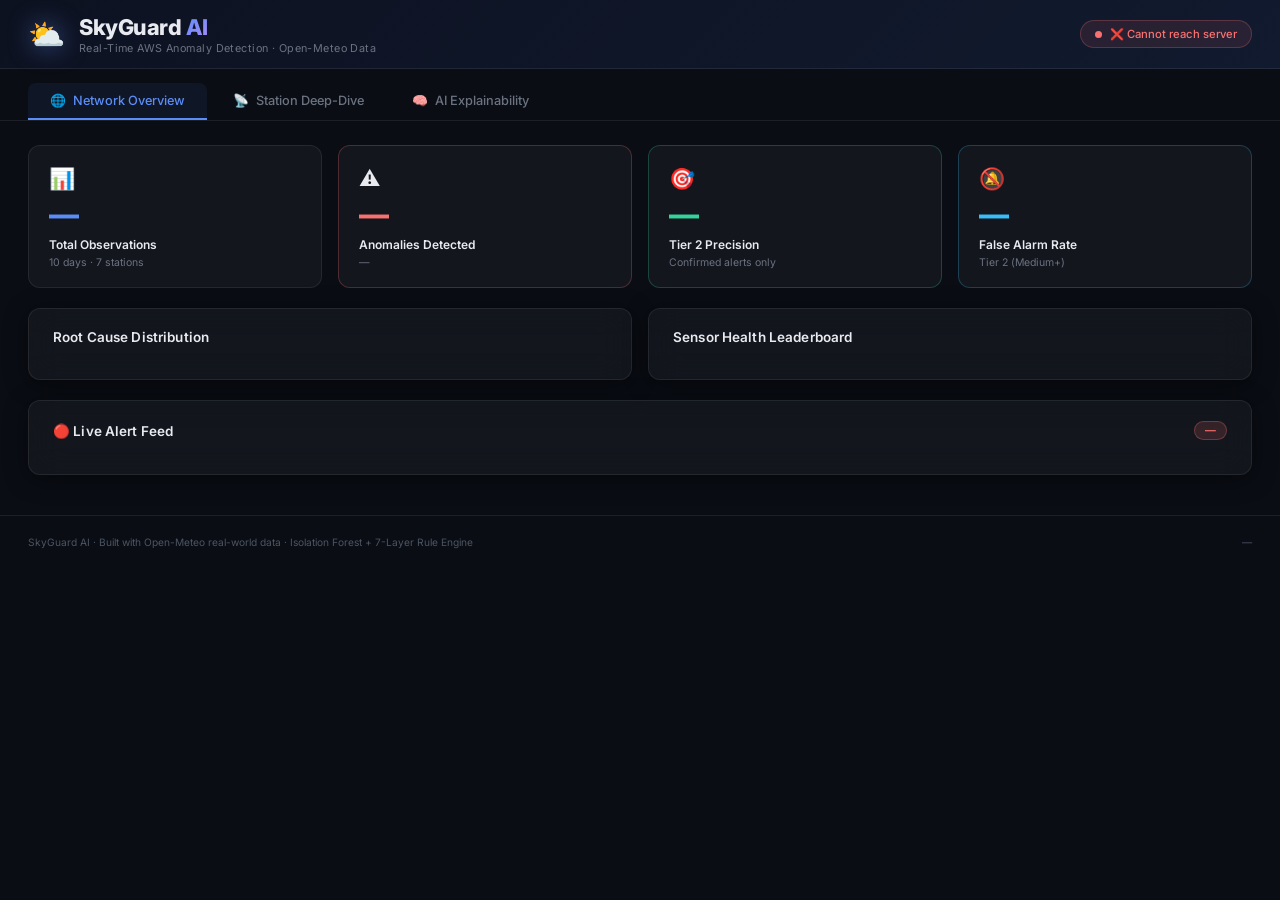
==== output/index.html @ 26a6ff36 "Initial commit for SkyGuard AI with deployment config" ====
<!DOCTYPE html>
<html lang="en">
<head>
  <meta charset="UTF-8" />
  <meta name="viewport" content="width=device-width, initial-scale=1.0"/>
  <title>SkyGuard AI — Real-Time AWS Anomaly Detection</title>
  <meta name="description" content="SkyGuard AI: 7-layer anomaly detection pipeline for Automatic Weather Stations across India, powered by Isolation Forest and spatial consistency checks."/>
  <link rel="preconnect" href="https://fonts.googleapis.com"/>
  <link href="https://fonts.googleapis.com/css2?family=Inter:wght@300;400;500;600;700;800&display=swap" rel="stylesheet"/>
  <script src="https://cdn.plot.ly/plotly-2.27.0.min.js"></script>
  <link rel="stylesheet" href="style.css"/>
</head>
<body>

  <!-- ═══════════════════ HEADER ═══════════════════ -->
  <header class="site-header">
    <div class="header-inner">
      <div class="logo-group">
        <div class="logo-icon">⛅</div>
        <div>
          <h1 class="site-title">SkyGuard <span class="accent">AI</span></h1>
          <p class="site-subtitle">Real-Time AWS Anomaly Detection · Open-Meteo Data</p>
        </div>
      </div>
      <div class="header-meta">
        <div class="status-pill" id="data-status">
          <span class="pulse-dot"></span>
          <span id="data-status-text">⏳ Connecting...</span>
        </div>
      </div>
    </div>
  </header>

  <!-- ═══════════════════ NAVIGATION TABS ═══════════════════ -->
  <nav class="tab-nav">
    <button class="tab-btn active" id="tab-overview" onclick="switchTab('overview')">
      <span class="tab-icon">🌐</span> Network Overview
    </button>
    <button class="tab-btn" id="tab-station" onclick="switchTab('station')">
      <span class="tab-icon">📡</span> Station Deep-Dive
    </button>
    <button class="tab-btn" id="tab-explainability" onclick="switchTab('explainability')">
      <span class="tab-icon">🧠</span> AI Explainability
    </button>
  </nav>

  <!-- ═══════════════════ TAB 1: OVERVIEW ═══════════════════ -->
  <div class="tab-content active" id="content-overview">

    <!-- KPI Cards -->
    <section class="kpi-row">
      <div class="kpi-card" id="kpi-total">
        <div class="kpi-icon">📊</div>
        <div class="kpi-value" id="kpi-total-val">—</div>
        <div class="kpi-label">Total Observations</div>
        <div class="kpi-sub">10 days · 7 stations</div>
      </div>
      <div class="kpi-card danger" id="kpi-anomalies">
        <div class="kpi-icon">⚠️</div>
        <div class="kpi-value" id="kpi-anomalies-val">—</div>
        <div class="kpi-label">Anomalies Detected</div>
        <div class="kpi-sub" id="kpi-anomalies-pct">—</div>
      </div>
      <div class="kpi-card success" id="kpi-precision">
        <div class="kpi-icon">🎯</div>
        <div class="kpi-value" id="kpi-precision-val">—</div>
        <div class="kpi-label">Tier 2 Precision</div>
        <div class="kpi-sub">Confirmed alerts only</div>
      </div>
      <div class="kpi-card info" id="kpi-far">
        <div class="kpi-icon">🔕</div>
        <div class="kpi-value" id="kpi-far-val">—</div>
        <div class="kpi-label">False Alarm Rate</div>
        <div class="kpi-sub">Tier 2 (Medium+)</div>
      </div>
    </section>

    <!-- Charts Row -->
    <div class="charts-row">
      <div class="glass-card chart-half">
        <h3 class="card-title">Root Cause Distribution</h3>
        <div id="chart-root-cause"></div>
      </div>
      <div class="glass-card chart-half">
        <h3 class="card-title">Sensor Health Leaderboard</h3>
        <div id="chart-health"></div>
      </div>
    </div>

    <!-- Alert Feed -->
    <div class="glass-card">
      <div class="card-header-row">
        <h3 class="card-title">🔴 Live Alert Feed</h3>
        <span class="badge-count" id="alert-count-badge">—</span>
      </div>
      <div class="alert-feed" id="alert-feed"></div>
    </div>

  </div>

  <!-- ═══════════════════ TAB 2: STATION DEEP-DIVE ═══════════════════ -->
  <div class="tab-content" id="content-station">
    <div class="station-layout">
      <!-- Sidebar -->
      <aside class="station-sidebar">
        <h3 class="sidebar-title">📡 Stations</h3>
        <div class="station-group-label">Delhi NCR Cluster</div>
        <div class="station-list" id="station-list-ncr"></div>
        <div class="station-group-label" style="margin-top:12px">Isolated Stations</div>
        <div class="station-list" id="station-list-iso"></div>
      </aside>

      <!-- Charts -->
      <div class="station-main">
        <div class="glass-card" style="margin-bottom:16px">
          <h3 class="card-title" id="station-chart-title">Select a station →</h3>
          <div id="chart-temp" style="height:280px"></div>
        </div>
        <div class="charts-row">
          <div class="glass-card chart-half">
            <h3 class="card-title">Pressure (hPa)</h3>
            <div id="chart-pressure" style="height:220px"></div>
          </div>
          <div class="glass-card chart-half">
            <h3 class="card-title">Humidity (%)</h3>
            <div id="chart-humidity" style="height:220px"></div>
          </div>
        </div>
        <div class="glass-card">
          <h3 class="card-title">Fused Anomaly Score</h3>
          <div id="chart-score" style="height:200px"></div>
        </div>
      </div>
    </div>
  </div>

  <!-- ═══════════════════ TAB 3: AI EXPLAINABILITY ═══════════════════ -->
  <div class="tab-content" id="content-explainability">
    <div class="explain-layout">

      <!-- Pipeline Flowchart -->
      <div class="glass-card explain-flow">
        <h3 class="card-title">🔬 7-Layer Detection Pipeline</h3>
        <div class="pipeline-flow">
          <div class="pipe-step step-input">
            <div class="pipe-icon">📡</div>
            <div class="pipe-label">Raw AWS Reading</div>
            <div class="pipe-sub">Temperature · Pressure · Humidity</div>
          </div>
          <div class="pipe-arrow">↓</div>
          <div class="pipe-step step-rule">
            <div class="pipe-icon">📏</div>
            <div class="pipe-label">Layer 1 · Physical Range</div>
            <div class="pipe-sub">−40°C to 60°C | 870–1085 hPa</div>
          </div>
          <div class="pipe-arrow">↓</div>
          <div class="pipe-step step-rule">
            <div class="pipe-icon">⚡</div>
            <div class="pipe-label">Layer 2 · Spike Detector</div>
            <div class="pipe-sub">Rate-of-change > physical max</div>
          </div>
          <div class="pipe-arrow">↓</div>
          <div class="pipe-step step-rule">
            <div class="pipe-icon">🥶</div>
            <div class="pipe-label">Layer 3 · Frozen Sensor</div>
            <div class="pipe-sub">Value unchanged for 40+ min</div>
          </div>
          <div class="pipe-arrow">↓</div>
          <div class="pipe-step step-rule">
            <div class="pipe-icon">📉</div>
            <div class="pipe-label">Layer 4 · Drift Check</div>
            <div class="pipe-sub">Sustained deviation from climatology</div>
          </div>
          <div class="pipe-arrow">↓</div>
          <div class="pipe-step step-ml">
            <div class="pipe-icon">🤖</div>
            <div class="pipe-label">Layer 5 · Isolation Forest</div>
            <div class="pipe-sub">Multivariate anomaly (7 features)</div>
          </div>
          <div class="pipe-arrow">↓</div>
          <div class="pipe-step step-spatial">
            <div class="pipe-icon">🗺️</div>
            <div class="pipe-label">Layer 6 · Spatial Consistency</div>
            <div class="pipe-sub">Compare Delhi / Gurgaon / Noida cluster</div>
          </div>
          <div class="pipe-arrow">↓</div>
          <div class="pipe-step step-fusion">
            <div class="pipe-icon">⚖️</div>
            <div class="pipe-label">Layer 7 · Evidence Fusion</div>
            <div class="pipe-sub">Weighted confidence → Severity</div>
          </div>
          <div class="pipe-arrow">↓</div>
          <div class="pipe-step step-output">
            <div class="pipe-icon">✅</div>
            <div class="pipe-label">Auto-Correction + Alert</div>
            <div class="pipe-sub">Corrected value sent downstream</div>
          </div>
        </div>
      </div>

      <!-- Explainability Panel -->
      <div class="explain-right">
        <div class="glass-card" style="margin-bottom:16px">
          <h3 class="card-title">🔎 Occlusion-Based Feature Attribution</h3>
          <p class="explain-prose">
            When the <strong>Isolation Forest</strong> flags a reading, it returns only a score.
            SkyGuard then asks a series of <em>"What if I remove this feature?"</em> questions —
            measuring how much the anomaly score drops when each feature is reset to its local median.
            A large drop = that feature is <strong>causing</strong> the anomaly.
            No SHAP library required — edge-deployable on a Raspberry Pi.
          </p>
          <div id="chart-attribution" style="height:260px"></div>
        </div>

        <div class="glass-card">
          <h3 class="card-title">📋 Worst Anomaly Breakdown</h3>
          <div class="explain-prose" id="worst-anomaly-box">Loading...</div>
        </div>

        <div class="glass-card" style="margin-top:16px">
          <h3 class="card-title">📈 Detection Performance</h3>
          <div class="metrics-grid" id="metrics-grid"></div>
        </div>
      </div>
    </div>
  </div>

  <footer class="site-footer">
    <span>SkyGuard AI · Built with Open-Meteo real-world data · Isolation Forest + 7-Layer Rule Engine</span>
    <span id="footer-timestamp">—</span>
  </footer>

  <script src="app.js"></script>
</body>
</html>
---- output/style.css ----
/* ═══════════════════════════════════════════════════════════
   SkyGuard AI Dashboard — Premium Dark Theme
   ═══════════════════════════════════════════════════════════ */

*, *::before, *::after { box-sizing: border-box; margin: 0; padding: 0; }

:root {
  --bg-base:      #0a0d14;
  --bg-surface:   #111622;
  --bg-glass:     rgba(255,255,255,0.04);
  --border-glass: rgba(255,255,255,0.08);
  --accent:       #5b8df8;
  --accent-glow:  rgba(91,141,248,0.25);
  --accent2:      #a78bfa;
  --success:      #34d399;
  --warning:      #fbbf24;
  --danger:       #f87171;
  --info:         #38bdf8;
  --text-primary: #e8eaf0;
  --text-muted:   #6b7280;
  --text-dim:     #4b5563;
  --font:         'Inter', system-ui, sans-serif;
  --radius:       12px;
  --radius-sm:    8px;
  --shadow:       0 4px 24px rgba(0,0,0,0.45);
  --shadow-sm:    0 2px 8px rgba(0,0,0,0.3);
}

html { font-size: 15px; scroll-behavior: smooth; }

body {
  background: var(--bg-base);
  color: var(--text-primary);
  font-family: var(--font);
  min-height: 100vh;
  -webkit-font-smoothing: antialiased;
}

/* ── HEADER ────────────────────────────────────────────── */
.site-header {
  background: linear-gradient(135deg, #0d1221 0%, #111a2e 100%);
  border-bottom: 1px solid var(--border-glass);
  padding: 0 28px;
  position: sticky;
  top: 0;
  z-index: 100;
  backdrop-filter: blur(12px);
}

.header-inner {
  max-width: 1400px;
  margin: 0 auto;
  display: flex;
  align-items: center;
  justify-content: space-between;
  height: 68px;
}

.logo-group {
  display: flex;
  align-items: center;
  gap: 14px;
}

.logo-icon {
  font-size: 2rem;
  filter: drop-shadow(0 0 12px rgba(91,141,248,0.5));
}

.site-title {
  font-size: 1.45rem;
  font-weight: 800;
  letter-spacing: -0.02em;
  color: var(--text-primary);
}

.site-title .accent {
  background: linear-gradient(135deg, var(--accent), var(--accent2));
  -webkit-background-clip: text;
  -webkit-text-fill-color: transparent;
  background-clip: text;
}

.site-subtitle {
  font-size: 0.72rem;
  color: var(--text-muted);
  letter-spacing: 0.04em;
  margin-top: 2px;
}

.status-pill {
  display: flex;
  align-items: center;
  gap: 8px;
  background: rgba(52,211,153,0.1);
  border: 1px solid rgba(52,211,153,0.25);
  border-radius: 20px;
  padding: 6px 14px;
  font-size: 0.75rem;
  color: var(--success);
  font-weight: 500;
}

.pulse-dot {
  width: 7px;
  height: 7px;
  background: var(--success);
  border-radius: 50%;
  animation: pulse 2s infinite;
}

@keyframes pulse {
  0%, 100% { opacity: 1; transform: scale(1); }
  50% { opacity: 0.4; transform: scale(0.8); }
}

/* ── NAVIGATION ────────────────────────────────────────── */
.tab-nav {
  display: flex;
  gap: 4px;
  padding: 14px 28px 0;
  max-width: 1400px;
  margin: 0 auto;
  border-bottom: 1px solid var(--border-glass);
}

.tab-btn {
  background: transparent;
  border: none;
  border-bottom: 2px solid transparent;
  padding: 10px 22px;
  font-family: var(--font);
  font-size: 0.85rem;
  font-weight: 500;
  color: var(--text-muted);
  cursor: pointer;
  border-radius: var(--radius-sm) var(--radius-sm) 0 0;
  display: flex;
  align-items: center;
  gap: 7px;
  transition: all 0.2s ease;
  white-space: nowrap;
}

.tab-btn:hover {
  color: var(--text-primary);
  background: rgba(255,255,255,0.04);
}

.tab-btn.active {
  color: var(--accent);
  border-bottom-color: var(--accent);
  background: rgba(91,141,248,0.07);
}

.tab-icon { font-size: 1em; }

/* ── TAB CONTENT ───────────────────────────────────────── */
.tab-content {
  display: none;
  max-width: 1400px;
  margin: 0 auto;
  padding: 24px 28px 40px;
  animation: fadeIn 0.3s ease;
}

.tab-content.active { display: block; }

@keyframes fadeIn {
  from { opacity: 0; transform: translateY(8px); }
  to   { opacity: 1; transform: translateY(0); }
}

/* ── GLASS CARDS ───────────────────────────────────────── */
.glass-card {
  background: var(--bg-glass);
  backdrop-filter: blur(16px);
  border: 1px solid var(--border-glass);
  border-radius: var(--radius);
  padding: 20px 24px;
  box-shadow: var(--shadow);
  transition: border-color 0.2s;
}

.glass-card:hover { border-color: rgba(255,255,255,0.13); }

.card-title {
  font-size: 0.9rem;
  font-weight: 600;
  color: var(--text-primary);
  margin-bottom: 14px;
  letter-spacing: 0.01em;
}

.card-header-row {
  display: flex;
  align-items: center;
  justify-content: space-between;
  margin-bottom: 14px;
}

.card-header-row .card-title { margin-bottom: 0; }

.badge-count {
  background: rgba(248,113,113,0.15);
  border: 1px solid rgba(248,113,113,0.3);
  color: var(--danger);
  border-radius: 12px;
  padding: 2px 10px;
  font-size: 0.72rem;
  font-weight: 600;
}

/* ── KPI CARDS ─────────────────────────────────────────── */
.kpi-row {
  display: grid;
  grid-template-columns: repeat(4, 1fr);
  gap: 16px;
  margin-bottom: 20px;
}

.kpi-card {
  background: var(--bg-glass);
  border: 1px solid var(--border-glass);
  border-radius: var(--radius);
  padding: 20px 20px 18px;
  display: flex;
  flex-direction: column;
  gap: 4px;
  transition: transform 0.2s, box-shadow 0.2s;
}

.kpi-card:hover { transform: translateY(-2px); box-shadow: 0 8px 32px rgba(0,0,0,0.5); }

.kpi-card.danger  { border-color: rgba(248,113,113,0.25); }
.kpi-card.success { border-color: rgba(52,211,153,0.25);  }
.kpi-card.info    { border-color: rgba(56,189,248,0.25);  }

.kpi-icon { font-size: 1.4rem; margin-bottom: 4px; }

.kpi-value {
  font-size: 2rem;
  font-weight: 800;
  letter-spacing: -0.03em;
  line-height: 1;
}

.kpi-card.danger  .kpi-value { color: var(--danger); }
.kpi-card.success .kpi-value { color: var(--success); }
.kpi-card.info    .kpi-value { color: var(--info); }
.kpi-card:not(.danger):not(.success):not(.info) .kpi-value { color: var(--accent); }

.kpi-label {
  font-size: 0.8rem;
  font-weight: 600;
  color: var(--text-primary);
  margin-top: 4px;
}

.kpi-sub {
  font-size: 0.7rem;
  color: var(--text-muted);
}

/* ── CHART ROW ─────────────────────────────────────────── */
.charts-row {
  display: grid;
  grid-template-columns: 1fr 1fr;
  gap: 16px;
  margin-bottom: 20px;
}

.chart-half { /* inherits glass-card */ }

/* ── ALERT FEED ────────────────────────────────────────── */
.alert-feed {
  max-height: 300px;
  overflow-y: auto;
  display: flex;
  flex-direction: column;
  gap: 6px;
}

.alert-feed::-webkit-scrollbar { width: 4px; }
.alert-feed::-webkit-scrollbar-track { background: transparent; }
.alert-feed::-webkit-scrollbar-thumb { background: var(--border-glass); border-radius: 4px; }

.alert-item {
  display: grid;
  grid-template-columns: 80px 130px 1fr 90px;
  gap: 12px;
  align-items: center;
  padding: 10px 14px;
  border-radius: var(--radius-sm);
  background: rgba(255,255,255,0.025);
  border: 1px solid var(--border-glass);
  font-size: 0.75rem;
  animation: slideIn 0.3s ease;
  transition: background 0.2s;
}

.alert-item:hover { background: rgba(255,255,255,0.05); }

@keyframes slideIn {
  from { opacity: 0; transform: translateX(-12px); }
  to   { opacity: 1; transform: translateX(0); }
}

.alert-time { color: var(--text-muted); font-variant-numeric: tabular-nums; }
.alert-station { font-weight: 600; color: var(--accent); }
.alert-cause { color: var(--text-primary); overflow: hidden; text-overflow: ellipsis; white-space: nowrap; }

.severity-badge {
  padding: 2px 8px;
  border-radius: 10px;
  font-weight: 600;
  font-size: 0.65rem;
  text-align: center;
  text-transform: uppercase;
  letter-spacing: 0.05em;
}

.sev-critical { background: rgba(248,113,113,0.2); color: #f87171; border: 1px solid rgba(248,113,113,0.35); }
.sev-high     { background: rgba(251,191,36,0.15); color: #fbbf24; border: 1px solid rgba(251,191,36,0.3); }
.sev-medium   { background: rgba(56,189,248,0.15); color: #38bdf8; border: 1px solid rgba(56,189,248,0.3); }
.sev-low      { background: rgba(107,114,128,0.2); color: #9ca3af; border: 1px solid rgba(107,114,128,0.3); }

/* ── STATION DEEP-DIVE ─────────────────────────────────── */
.station-layout {
  display: grid;
  grid-template-columns: 200px 1fr;
  gap: 20px;
  align-items: start;
}

.station-sidebar {
  background: var(--bg-glass);
  border: 1px solid var(--border-glass);
  border-radius: var(--radius);
  padding: 16px;
  position: sticky;
  top: 90px;
}

.sidebar-title {
  font-size: 0.8rem;
  font-weight: 700;
  color: var(--text-primary);
  margin-bottom: 12px;
}

.station-group-label {
  font-size: 0.65rem;
  font-weight: 600;
  text-transform: uppercase;
  letter-spacing: 0.08em;
  color: var(--text-dim);
  margin-bottom: 6px;
}

.station-btn {
  width: 100%;
  background: transparent;
  border: 1px solid transparent;
  border-radius: var(--radius-sm);
  padding: 8px 10px;
  font-family: var(--font);
  font-size: 0.75rem;
  color: var(--text-muted);
  cursor: pointer;
  text-align: left;
  display: flex;
  flex-direction: column;
  gap: 2px;
  transition: all 0.18s ease;
  margin-bottom: 4px;
}

.station-btn:hover {
  background: rgba(255,255,255,0.05);
  color: var(--text-primary);
}

.station-btn.active {
  background: rgba(91,141,248,0.12);
  border-color: rgba(91,141,248,0.3);
  color: var(--accent);
}

.station-btn-name { font-weight: 600; }
.station-btn-health { font-size: 0.65rem; }

.station-main { display: flex; flex-direction: column; gap: 16px; }

/* ── AI EXPLAINABILITY ─────────────────────────────────── */
.explain-layout {
  display: grid;
  grid-template-columns: 300px 1fr;
  gap: 20px;
  align-items: start;
}

.pipeline-flow {
  display: flex;
  flex-direction: column;
  align-items: center;
  gap: 0;
}

.pipe-step {
  width: 100%;
  padding: 10px 14px;
  border-radius: var(--radius-sm);
  border: 1px solid var(--border-glass);
  display: flex;
  gap: 10px;
  align-items: flex-start;
  transition: transform 0.2s;
}

.pipe-step:hover { transform: translateX(4px); }

.step-input   { background: rgba(91,141,248,0.08); border-color: rgba(91,141,248,0.2); }
.step-rule    { background: rgba(167,139,250,0.07); border-color: rgba(167,139,250,0.2); }
.step-ml      { background: rgba(251,191,36,0.08); border-color: rgba(251,191,36,0.2); }
.step-spatial { background: rgba(56,189,248,0.07); border-color: rgba(56,189,248,0.2); }
.step-fusion  { background: rgba(52,211,153,0.07); border-color: rgba(52,211,153,0.2); }
.step-output  { background: rgba(52,211,153,0.1);  border-color: rgba(52,211,153,0.3); }

.pipe-icon { font-size: 1.1rem; flex-shrink: 0; margin-top: 1px; }
.pipe-label { font-size: 0.78rem; font-weight: 600; color: var(--text-primary); }
.pipe-sub   { font-size: 0.65rem; color: var(--text-muted); margin-top: 2px; }

.pipe-arrow {
  color: var(--text-dim);
  font-size: 1rem;
  line-height: 1;
  margin: 2px 0;
  text-align: center;
}

.explain-right { display: flex; flex-direction: column; gap: 16px; }

.explain-prose {
  font-size: 0.78rem;
  color: var(--text-muted);
  line-height: 1.6;
  margin-bottom: 14px;
}

.explain-prose strong { color: var(--text-primary); }
.explain-prose em { color: var(--accent); font-style: normal; font-weight: 500; }

/* ── METRICS GRID ──────────────────────────────────────── */
.metrics-grid {
  display: grid;
  grid-template-columns: 1fr 1fr;
  gap: 12px;
}

.metric-box {
  background: rgba(255,255,255,0.025);
  border: 1px solid var(--border-glass);
  border-radius: var(--radius-sm);
  padding: 12px 14px;
}

.metric-box-label {
  font-size: 0.65rem;
  font-weight: 600;
  text-transform: uppercase;
  letter-spacing: 0.06em;
  color: var(--text-dim);
  margin-bottom: 4px;
}

.metric-box-title {
  font-size: 0.7rem;
  color: var(--text-muted);
  margin-bottom: 8px;
}

.metric-box-val {
  font-size: 1.5rem;
  font-weight: 800;
  letter-spacing: -0.02em;
}

/* ── WORST ANOMALY BOX ─────────────────────────────────── */
#worst-anomaly-box {
  display: flex;
  flex-direction: column;
  gap: 6px;
}

.anomaly-row {
  display: grid;
  grid-template-columns: 130px 1fr;
  gap: 8px;
  font-size: 0.75rem;
}

.anomaly-row-label { color: var(--text-muted); }
.anomaly-row-val   { color: var(--text-primary); font-weight: 500; }

/* ── FOOTER ────────────────────────────────────────────── */
.site-footer {
  text-align: center;
  padding: 20px 28px;
  border-top: 1px solid var(--border-glass);
  font-size: 0.68rem;
  color: var(--text-dim);
  display: flex;
  justify-content: space-between;
  max-width: 1400px;
  margin: 0 auto;
}

/* ── RESPONSIVE ────────────────────────────────────────── */
@media (max-width: 900px) {
  .kpi-row            { grid-template-columns: 1fr 1fr; }
  .charts-row         { grid-template-columns: 1fr; }
  .station-layout     { grid-template-columns: 1fr; }
  .explain-layout     { grid-template-columns: 1fr; }
  .station-sidebar    { position: static; }
  .alert-item         { grid-template-columns: 1fr 1fr; }
}
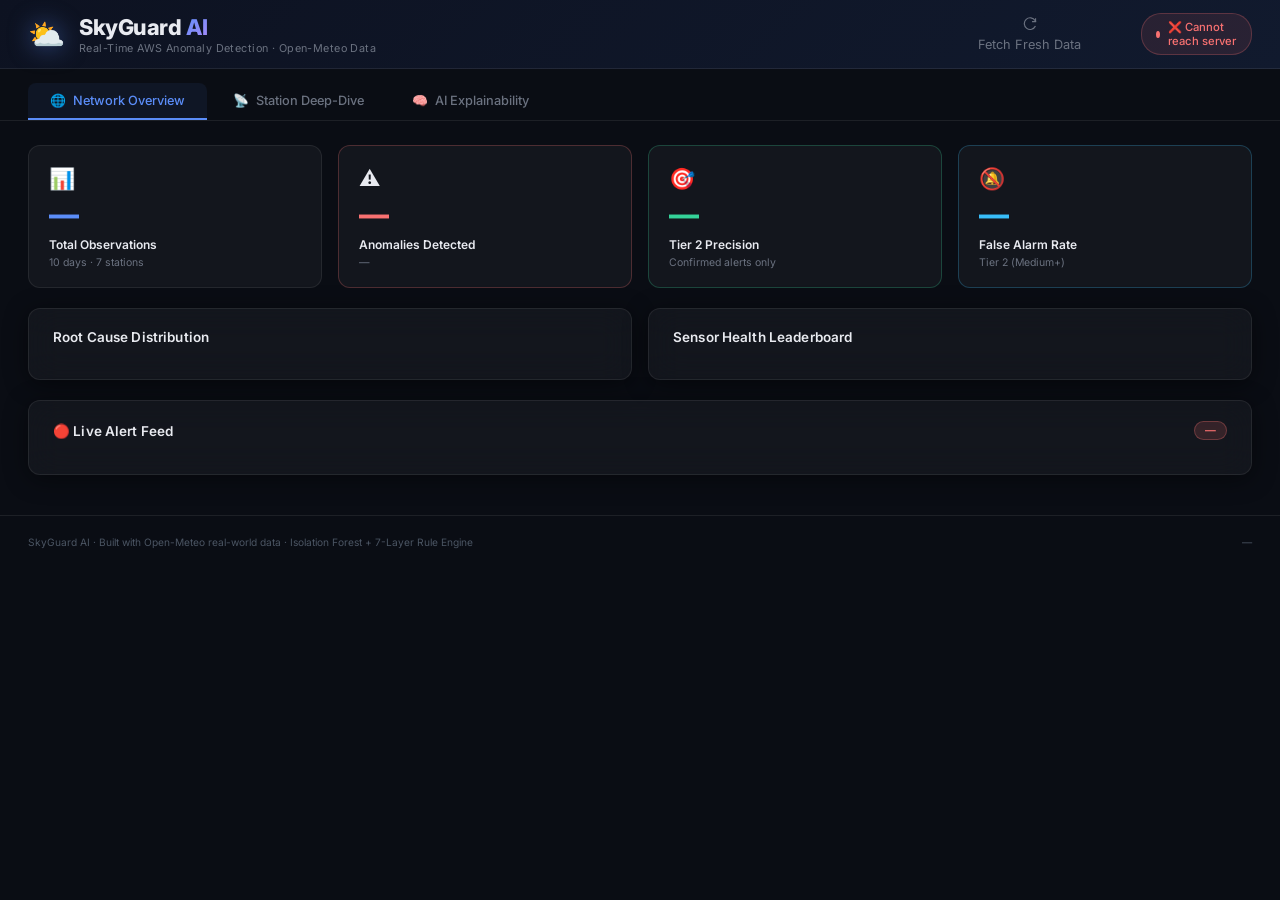
==== commit 26eb2b77: "Switch from auto-polling to manual refresh button" ====
--- a/output/index.html
+++ b/output/index.html
@@ -22,7 +22,11 @@
           <p class="site-subtitle">Real-Time AWS Anomaly Detection · Open-Meteo Data</p>
         </div>
       </div>
-      <div class="header-meta">
+      <div class="header-meta" style="display: flex; align-items: center; gap: 12px;">
+        <button id="btn-refresh" class="station-btn" style="padding: 6px 16px; margin: 0; display: flex; align-items: center; gap: 6px; font-size: 0.85rem;" onclick="triggerRefresh()">
+          <svg width="14" height="14" viewBox="0 0 24 24" fill="none" stroke="currentColor" stroke-width="2"><path d="M21.5 2v6h-6M21.34 15.57a10 10 0 1 1-.59-9.5l1.75 1.93"></path></svg>
+          Fetch Fresh Data
+        </button>
         <div class="status-pill" id="data-status">
           <span class="pulse-dot"></span>
           <span id="data-status-text">⏳ Connecting...</span>
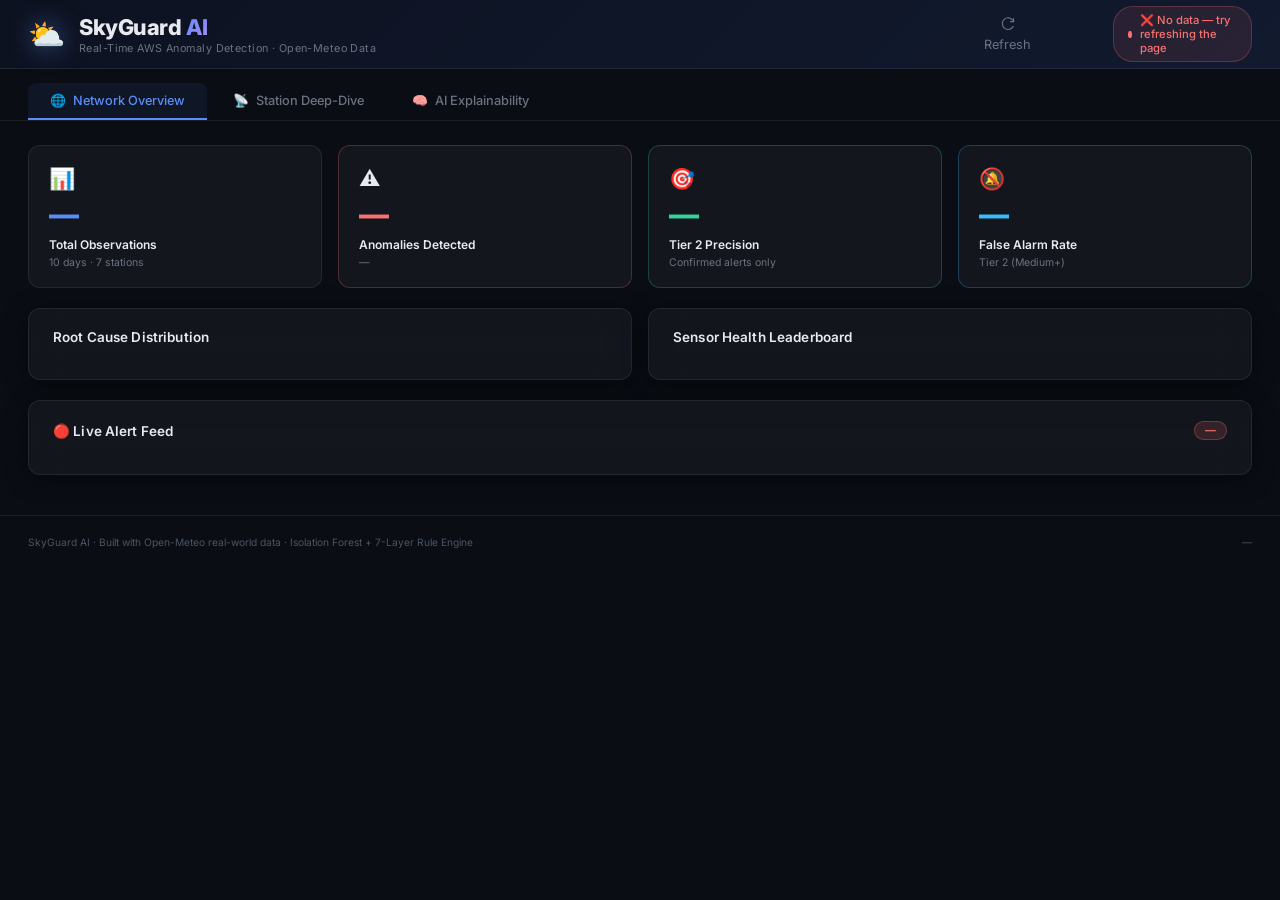
==== commit 1f80891f: "Adopt professional server-bake architecture: eliminate all fetch/POST, auto-reload on schedule" ====
--- a/output/index.html
+++ b/output/index.html
@@ -23,9 +23,9 @@
         </div>
       </div>
       <div class="header-meta" style="display: flex; align-items: center; gap: 12px;">
-        <button id="btn-refresh" class="station-btn" style="padding: 6px 16px; margin: 0; display: flex; align-items: center; gap: 6px; font-size: 0.85rem;" onclick="triggerRefresh()">
+        <button id="btn-refresh" class="station-btn" style="padding: 6px 16px; margin: 0; display: flex; align-items: center; gap: 6px; font-size: 0.85rem;" onclick="window.location.reload()">
           <svg width="14" height="14" viewBox="0 0 24 24" fill="none" stroke="currentColor" stroke-width="2"><path d="M21.5 2v6h-6M21.34 15.57a10 10 0 1 1-.59-9.5l1.75 1.93"></path></svg>
-          Fetch Fresh Data
+          Refresh
         </button>
         <div class="status-pill" id="data-status">
           <span class="pulse-dot"></span>
